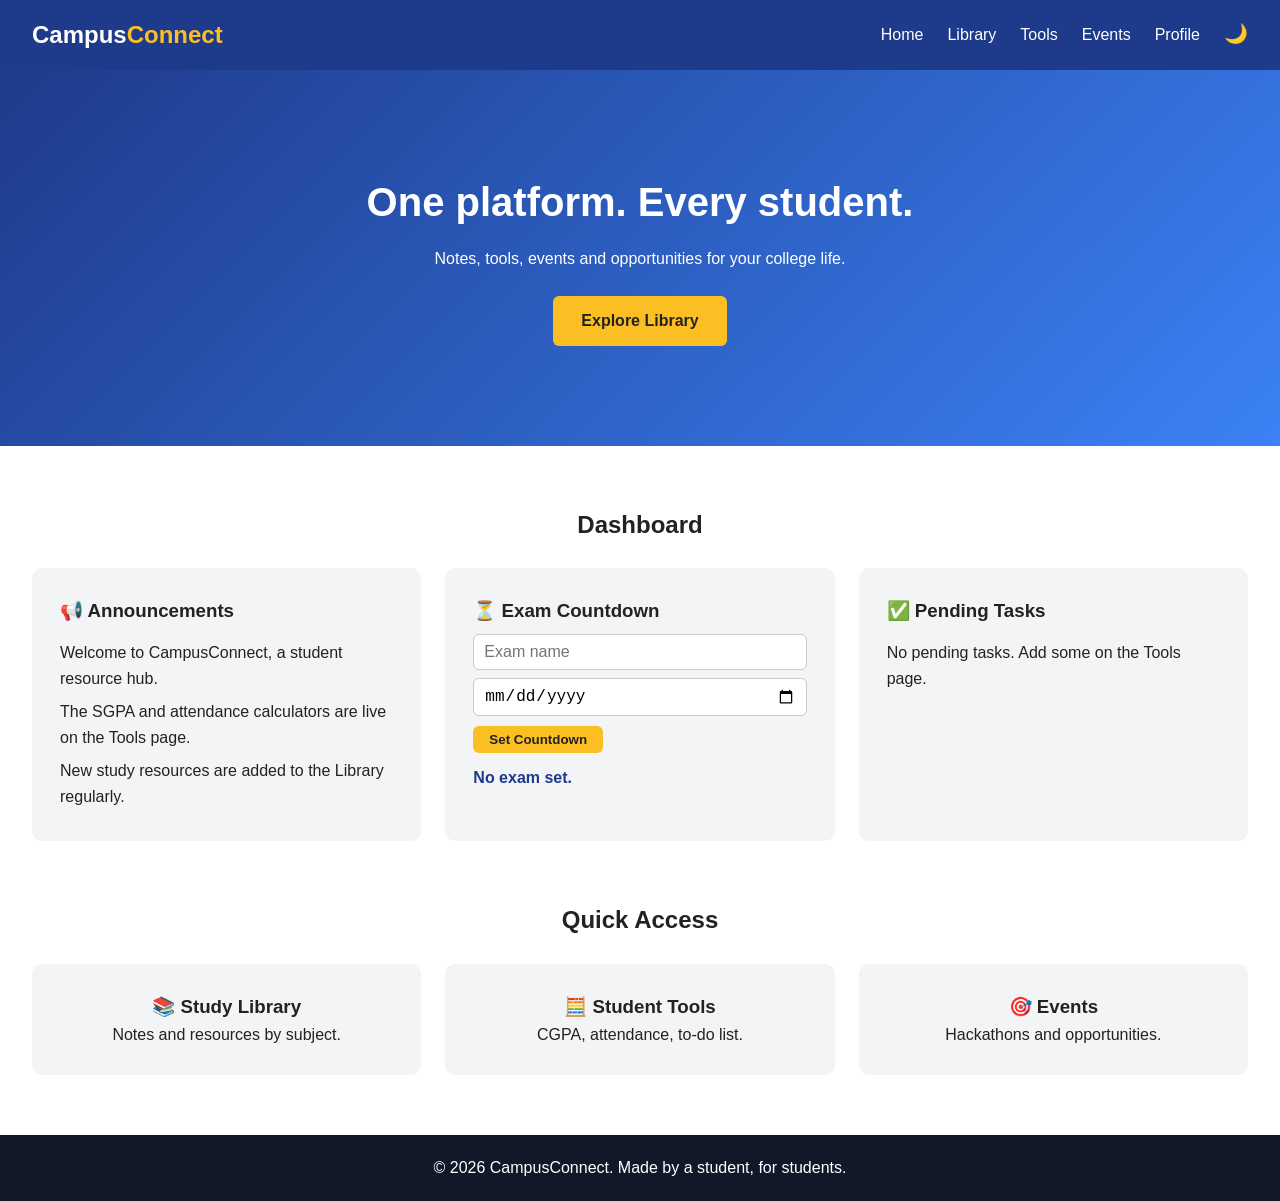
==== index.html @ 7b9b6063 "Add home dashboard" ====
<!DOCTYPE html>
<html lang="en">
<head>
  <meta charset="UTF-8">
  <meta name="viewport" content="width=device-width, initial-scale=1.0">
  <title>CampusConnect</title>
  <link rel="stylesheet" href="css/style.css">
</head>
<body>
  <header>
    <nav class="navbar">
      <a href="index.html" class="logo">Campus<span>Connect</span></a>
      <button class="menu-btn" id="menuBtn">☰</button>
      <ul class="nav-links" id="navLinks">
        <li><a href="index.html">Home</a></li>
        <li><a href="library.html">Library</a></li>
        <li><a href="tools.html">Tools</a></li>
        <li><a href="events.html">Events</a></li>
        <li><a href="profile.html">Profile</a></li>
      </ul>
    </nav>
  </header>

  <main>
    <section class="hero">
      <h1>One platform. Every student.</h1>
      <p>Notes, tools, events and opportunities for your college life.</p>
      <a href="library.html" class="btn">Explore Library</a>
    </section>    <section class="dashboard">
      <h2>Dashboard</h2>
      <div class="card-grid">

        <div class="card">
          <h3>📢 Announcements</h3>
          <ul id="announcementList" class="plain-list"></ul>
        </div>

        <div class="card">
          <h3>⏳ Exam Countdown</h3>
          <input type="text" id="examName" placeholder="Exam name">
          <input type="date" id="examDate">
          <button class="btn small" id="saveExam">Set Countdown</button>
          <p class="result" id="examResult">No exam set.</p>
        </div>

        <div class="card">
          <h3>✅ Pending Tasks</h3>
          <ul id="homeTasks" class="plain-list"></ul>
        </div>

      </div>
    </section>

    <section class="shortcuts">
      <h2>Quick Access</h2>
      <div class="card-grid">
        <a href="library.html" class="card"><h3>📚 Study Library</h3><p>Notes and resources by subject.</p></a>
        <a href="tools.html" class="card"><h3>🧮 Student Tools</h3><p>CGPA, attendance, to-do list.</p></a>
        <a href="events.html" class="card"><h3>🎯 Events</h3><p>Hackathons and opportunities.</p></a>
      </div>
    </section>
  </main>

  <footer>
    <p>© 2026 CampusConnect. Made by a student, for students.</p>
  </footer>

  <script src="js/main.js"></script>
  <script src="js/home.js"></script>
  </script>
</body>

</html>
---- css/style.css ----
* { margin: 0; padding: 0; box-sizing: border-box; }

body {
  font-family: Arial, sans-serif;
  line-height: 1.6;
  color: #222;
}

.navbar {
  display: flex;
  justify-content: space-between;
  align-items: center;
  padding: 16px 32px;
  background: #1e3a8a;
}
.logo { color: #fff; font-size: 1.5rem; font-weight: bold; text-decoration: none; }
.logo span { color: #fbbf24; }
.nav-links { display: flex; gap: 24px; list-style: none; }
.nav-links a { color: #fff; text-decoration: none; }
.nav-links a:hover { color: #fbbf24; }
.menu-btn { display: none; background: none; border: none; color: #fff; font-size: 1.8rem; cursor: pointer; }

.hero {
  text-align: center;
  padding: 100px 20px;
  background: linear-gradient(135deg, #1e3a8a, #3b82f6);
  color: #fff;
}
.hero h1 { font-size: 2.5rem; margin-bottom: 12px; }
.hero p { margin-bottom: 24px; }
.btn {
  display: inline-block;
  padding: 12px 28px;
  background: #fbbf24;
  color: #222;
  text-decoration: none;
  border-radius: 6px;
  font-weight: bold;
}

.shortcuts { padding: 60px 32px; text-align: center; }
.card-grid {
  display: grid;
  grid-template-columns: repeat(auto-fit, minmax(240px, 1fr));
  gap: 24px;
  margin-top: 24px;
}
.card {
  padding: 28px;
  border-radius: 10px;
  background: #f3f4f6;
  text-decoration: none;
  color: inherit;
  transition: transform 0.2s;
}
.card:hover { transform: translateY(-6px); }

footer { text-align: center; padding: 20px; background: #111827; color: #fff; }

@media (max-width: 700px) {
  .menu-btn { display: block; }
  .nav-links {
    display: none;
    flex-direction: column;
    position: absolute;
    top: 64px; left: 0; right: 0;
    background: #1e3a8a;
    padding: 16px 32px;
  }
  .nav-links.open { display: flex; }
}
.tools-grid { align-items: start; }
.tool label { display: block; margin-top: 10px; font-size: 0.9rem; }
.tool input {
  width: 100%;
  padding: 8px 10px;
  margin-top: 4px;
  border: 1px solid #ccc;
  border-radius: 6px;
  font-size: 1rem;
}
.tool ul { list-style: none; margin-top: 12px; }
.tool li {
  display: flex;
  justify-content: space-between;
  align-items: center;
  padding: 6px 0;
  border-bottom: 1px solid #ddd;
  cursor: pointer;
}
.tool li.done { text-decoration: line-through; color: #888; }
.delete-btn { background: none; border: none; color: #dc2626; cursor: pointer; font-size: 1rem; }
.result { margin-top: 12px; font-weight: bold; color: #1e3a8a; }
.btn.small { border: none; cursor: pointer; }
.btn.clear { background: #e5e7eb; margin-left: 8px; }
.page { padding: 50px 32px; max-width: 1100px; margin: auto; }
.page h1 { margin-bottom: 8px; }

.controls { display: flex; gap: 16px; margin: 24px 0; flex-wrap: wrap; }
.controls input, .controls select {
  padding: 10px 14px;
  border: 1px solid #ccc;
  border-radius: 6px;
  font-size: 1rem;
}
.controls input { flex: 1; min-width: 200px; }

.tag {
  display: inline-block;
  background: #dbeafe;
  color: #1e3a8a;
  padding: 2px 10px;
  border-radius: 20px;
  font-size: 0.8rem;
  margin-bottom: 8px;
}
.btn.small { padding: 6px 16px; margin-top: 10px; border: none; cursor: pointer; }
.btn.clear { background: #e5e7eb; margin-left: 8px; }
.hidden { display: none; }

.tools-grid { align-items: start; }
.tool label { display: block; margin-top: 10px; font-size: 0.9rem; }
.tool input {
  width: 100%;
  padding: 8px 10px;
  margin-top: 4px;
  border: 1px solid #ccc;
  border-radius: 6px;
  font-size: 1rem;
}
.tool ul { list-style: none; margin-top: 12px; }
.tool li {
  display: flex;
  justify-content: space-between;
  align-items: center;
  padding: 6px 0;
  border-bottom: 1px solid #ddd;
  cursor: pointer;
}
.tool li.done { text-decoration: line-through; color: #888; }
.delete-btn { background: none; border: none; color: #dc2626; cursor: pointer; font-size: 1rem; }
.result { margin-top: 12px; font-weight: bold; color: #1e3a8a; }

.filter-buttons { display: flex; gap: 10px; flex-wrap: wrap; margin-bottom: 24px; }
.filter-btn {
  padding: 8px 18px;
  border: 1px solid #1e3a8a;
  background: #fff;
  color: #1e3a8a;
  border-radius: 20px;
  cursor: pointer;
  font-size: 0.95rem;
}
.filter-btn:hover { background: #dbeafe; }
.filter-btn.active { background: #1e3a8a; color: #fff; }
.profile-layout {
  display: grid;
  grid-template-columns: repeat(auto-fit, minmax(300px, 1fr));
  gap: 24px;
  margin-top: 24px;
  align-items: start;
}
.profile-form label { display: block; margin-top: 12px; font-size: 0.9rem; }
.profile-form input, .profile-form select {
  width: 100%;
  padding: 8px 10px;
  margin-top: 4px;
  border: 1px solid #ccc;
  border-radius: 6px;
  font-size: 1rem;
}
.profile-form .btn { margin-top: 16px; }
.profile-card h2 { margin: 8px 0; }
.profile-card h3 { margin-top: 16px; font-size: 1rem; }
.avatar {
  width: 70px;
  height: 70px;
  border-radius: 50%;
  background: #1e3a8a;
  color: #fff;
  font-size: 2rem;
  display: flex;
  align-items: center;
  justify-content: center;
}
.project-list { margin-left: 20px; }
.theme-btn { background: none; border: none; font-size: 1.2rem; cursor: pointer; }

body.dark { background: #0f172a; color: #e5e7eb; }
body.dark .navbar { background: #172554; }
body.dark .card { background: #1e293b; }
body.dark .tag { background: #1e3a8a; color: #dbeafe; }
body.dark .result { color: #93c5fd; }
body.dark .tool li { border-bottom-color: #334155; }
body.dark .btn.clear { background: #334155; color: #e5e7eb; }
body.dark .controls input,
body.dark .controls select,
body.dark .tool input,
body.dark .profile-form input,
body.dark .profile-form select,
body.dark .dashboard input {
  background: #0f172a;
  color: #e5e7eb;
  border-color: #475569;
}
body.dark .filter-btn { background: #0f172a; color: #93c5fd; border-color: #93c5fd; }
body.dark .filter-btn:hover { background: #1e293b; }
body.dark .filter-btn.active { background: #1e3a8a; color: #fff; }
.dashboard { padding: 60px 32px 0; text-align: center; }
.dashboard .card { text-align: left; }
.dashboard input {
  width: 100%;
  padding: 8px 10px;
  margin-top: 8px;
  border: 1px solid #ccc;
  border-radius: 6px;
  font-size: 1rem;
}
.plain-list { list-style: none; margin-top: 10px; }
.plain-list li { padding: 4px 0; }
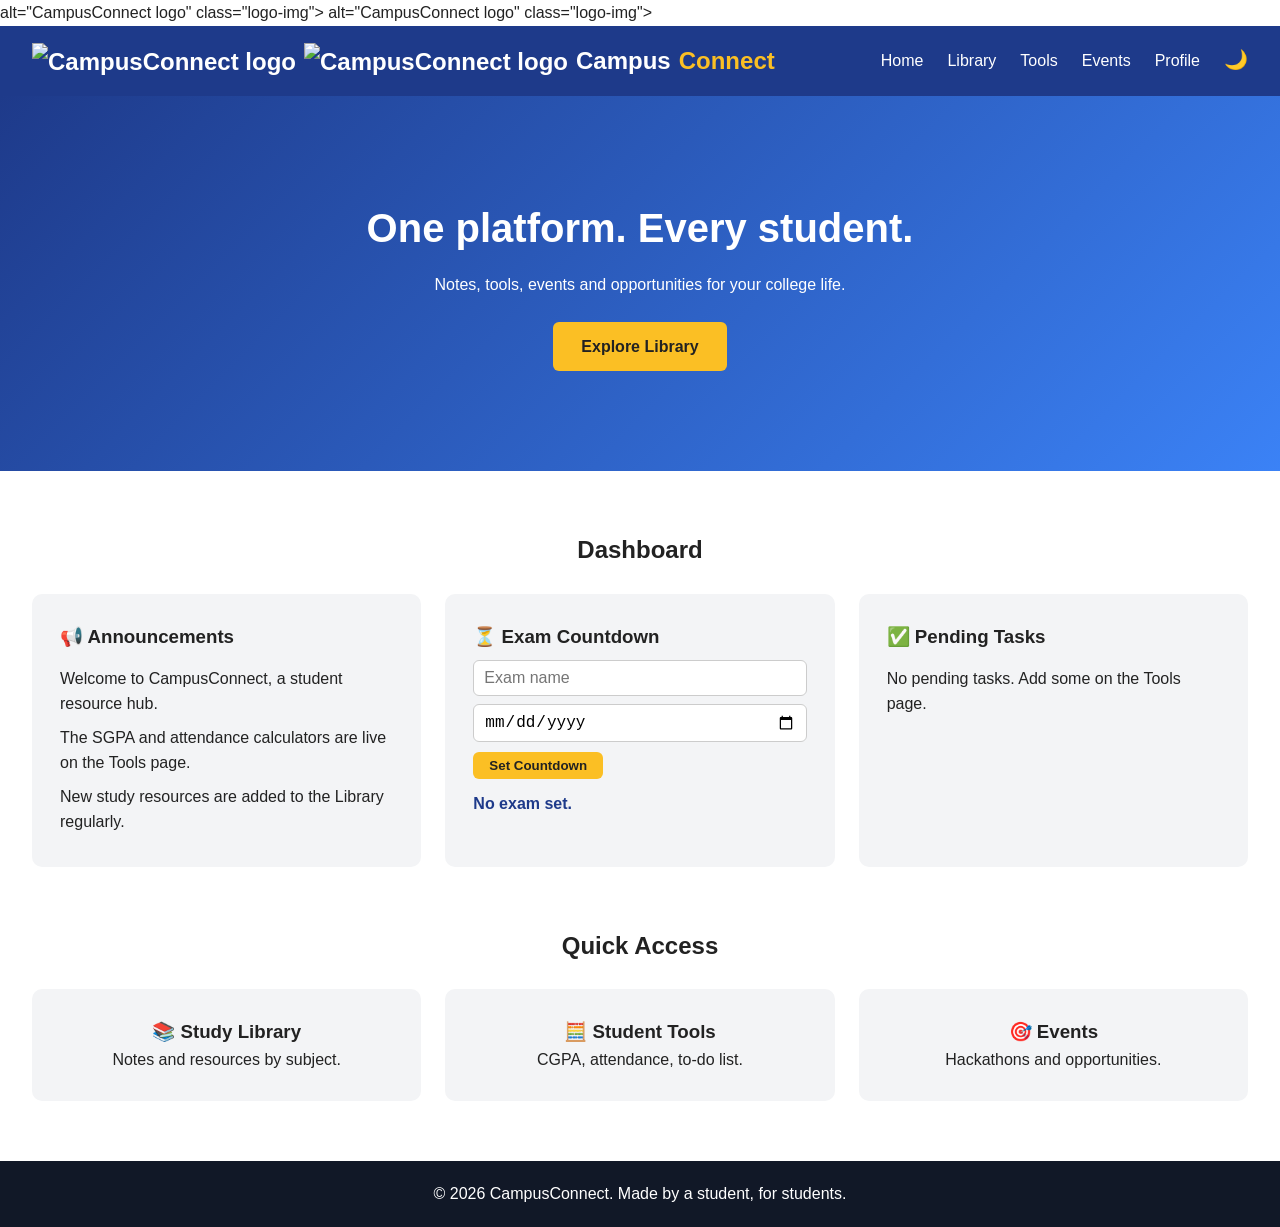
==== commit cba2fd2d: "Add favicon" ====
--- a/index.html
+++ b/index.html
@@ -4,12 +4,24 @@
   <meta charset="UTF-8">
   <meta name="viewport" content="width=device-width, initial-scale=1.0">
   <title>CampusConnect</title>
+  <head>
+  <meta charset="UTF-8">
+  <meta name="viewport" content="width=device-width, initial-scale=1.0">
+  <title>CampusConnect</title>
+  <link rel="icon" href="images/logo.png">
   <link rel="stylesheet" href="css/style.css">
+</head> alt="CampusConnect logo" class="logo-img">
+  <meta charset="UTF-8">
+  <meta name="viewport" content="width=device-width, initial-scale=1.0">
+  <title>CampusConnect</title>
+  <link rel="icon" href="images/logo.png">
+  <link rel="stylesheet" href="css/style.css">
+</head> alt="CampusConnect logo" class="logo-img">
 </head>
 <body>
   <header>
     <nav class="navbar">
-      <a href="index.html" class="logo">Campus<span>Connect</span></a>
+      <a href="index.html" class="logo"><img src="images/logo.png" alt="CampusConnect logo" class="logo-img"><img src="images/logo.png" alt="CampusConnect logo" class="logo-img">Campus<span>Connect</span></a>
       <button class="menu-btn" id="menuBtn">☰</button>
       <ul class="nav-links" id="navLinks">
         <li><a href="index.html">Home</a></li>
--- a/css/style.css
+++ b/css/style.css
@@ -217,4 +217,6 @@
   font-size: 1rem;
 }
 .plain-list { list-style: none; margin-top: 10px; }
-.plain-list li { padding: 4px 0; }+.plain-list li { padding: 4px 0; }
+.logo { display: flex; align-items: center; gap: 8px; }
+.logo-img { height: 36px; width: auto; }
--- a/css/style.css
+++ b/css/style.css
@@ -217,4 +217,6 @@
   font-size: 1rem;
 }
 .plain-list { list-style: none; margin-top: 10px; }
-.plain-list li { padding: 4px 0; }+.plain-list li { padding: 4px 0; }
+.logo { display: flex; align-items: center; gap: 8px; }
+.logo-img { height: 36px; width: auto; }
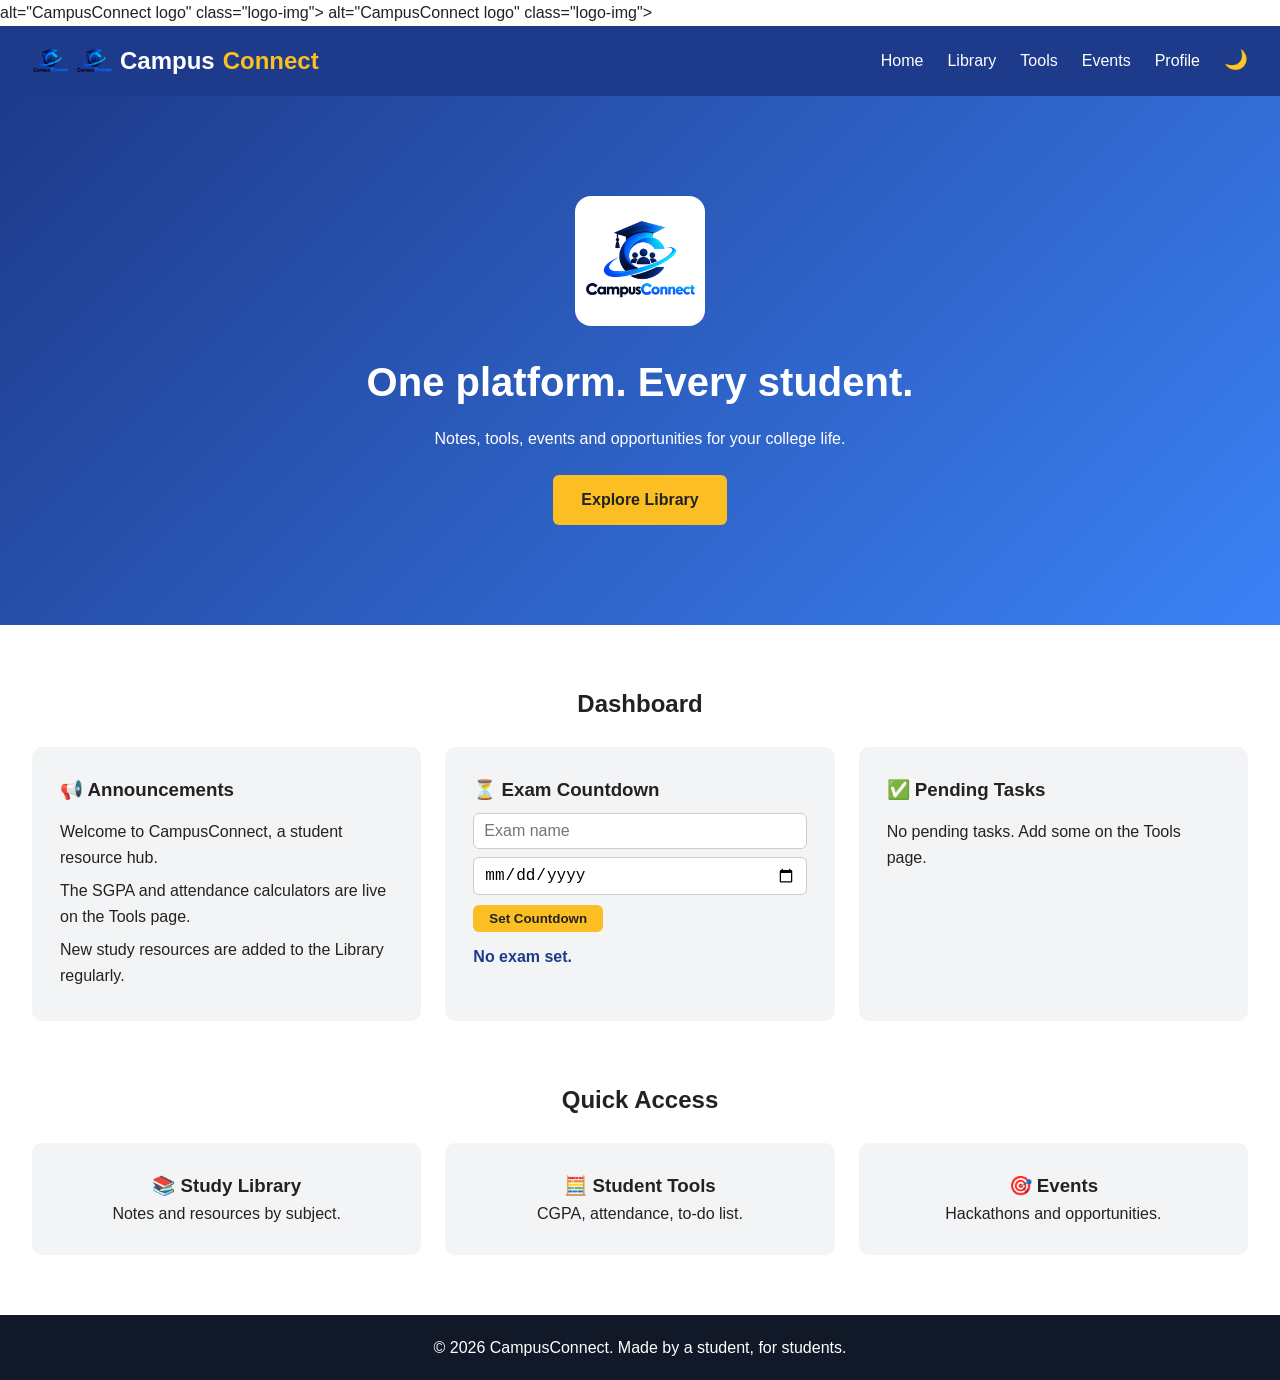
==== commit 1e7600d6: "Add logo" ====
--- a/index.html
+++ b/index.html
@@ -9,11 +9,15 @@
   <meta name="viewport" content="width=device-width, initial-scale=1.0">
   <title>CampusConnect</title>
   <link rel="icon" href="images/logo.png">
+  <link rel="icon" href="images/logo.png">
+  <link rel="stylesheet" href="css/style.css">
   <link rel="stylesheet" href="css/style.css">
 </head> alt="CampusConnect logo" class="logo-img">
   <meta charset="UTF-8">
   <meta name="viewport" content="width=device-width, initial-scale=1.0">
   <title>CampusConnect</title>
+  <link rel="icon" href="images/logo.png">
+  <link rel="stylesheet" href="css/style.css">
   <link rel="icon" href="images/logo.png">
   <link rel="stylesheet" href="css/style.css">
 </head> alt="CampusConnect logo" class="logo-img">
@@ -35,6 +39,7 @@
 
   <main>
     <section class="hero">
+        <img src="images/logo.png" alt="CampusConnect logo" class="hero-logo">
       <h1>One platform. Every student.</h1>
       <p>Notes, tools, events and opportunities for your college life.</p>
       <a href="library.html" class="btn">Explore Library</a>
--- a/css/style.css
+++ b/css/style.css
@@ -219,4 +219,12 @@
 .plain-list { list-style: none; margin-top: 10px; }
 .plain-list li { padding: 4px 0; }
 .logo { display: flex; align-items: center; gap: 8px; }
-.logo-img { height: 36px; width: auto; }+.logo-img { height: 36px; width: auto; }
+.hero-logo {
+  width: 130px;
+  height: 130px;
+  background: #fff;
+  border-radius: 16px;
+  padding: 8px;
+  margin-bottom: 16px;
+}
--- a/css/style.css
+++ b/css/style.css
@@ -219,4 +219,12 @@
 .plain-list { list-style: none; margin-top: 10px; }
 .plain-list li { padding: 4px 0; }
 .logo { display: flex; align-items: center; gap: 8px; }
-.logo-img { height: 36px; width: auto; }+.logo-img { height: 36px; width: auto; }
+.hero-logo {
+  width: 130px;
+  height: 130px;
+  background: #fff;
+  border-radius: 16px;
+  padding: 8px;
+  margin-bottom: 16px;
+}
--- a/css/style.css
+++ b/css/style.css
@@ -219,4 +219,12 @@
 .plain-list { list-style: none; margin-top: 10px; }
 .plain-list li { padding: 4px 0; }
 .logo { display: flex; align-items: center; gap: 8px; }
-.logo-img { height: 36px; width: auto; }+.logo-img { height: 36px; width: auto; }
+.hero-logo {
+  width: 130px;
+  height: 130px;
+  background: #fff;
+  border-radius: 16px;
+  padding: 8px;
+  margin-bottom: 16px;
+}
--- a/css/style.css
+++ b/css/style.css
@@ -219,4 +219,12 @@
 .plain-list { list-style: none; margin-top: 10px; }
 .plain-list li { padding: 4px 0; }
 .logo { display: flex; align-items: center; gap: 8px; }
-.logo-img { height: 36px; width: auto; }+.logo-img { height: 36px; width: auto; }
+.hero-logo {
+  width: 130px;
+  height: 130px;
+  background: #fff;
+  border-radius: 16px;
+  padding: 8px;
+  margin-bottom: 16px;
+}
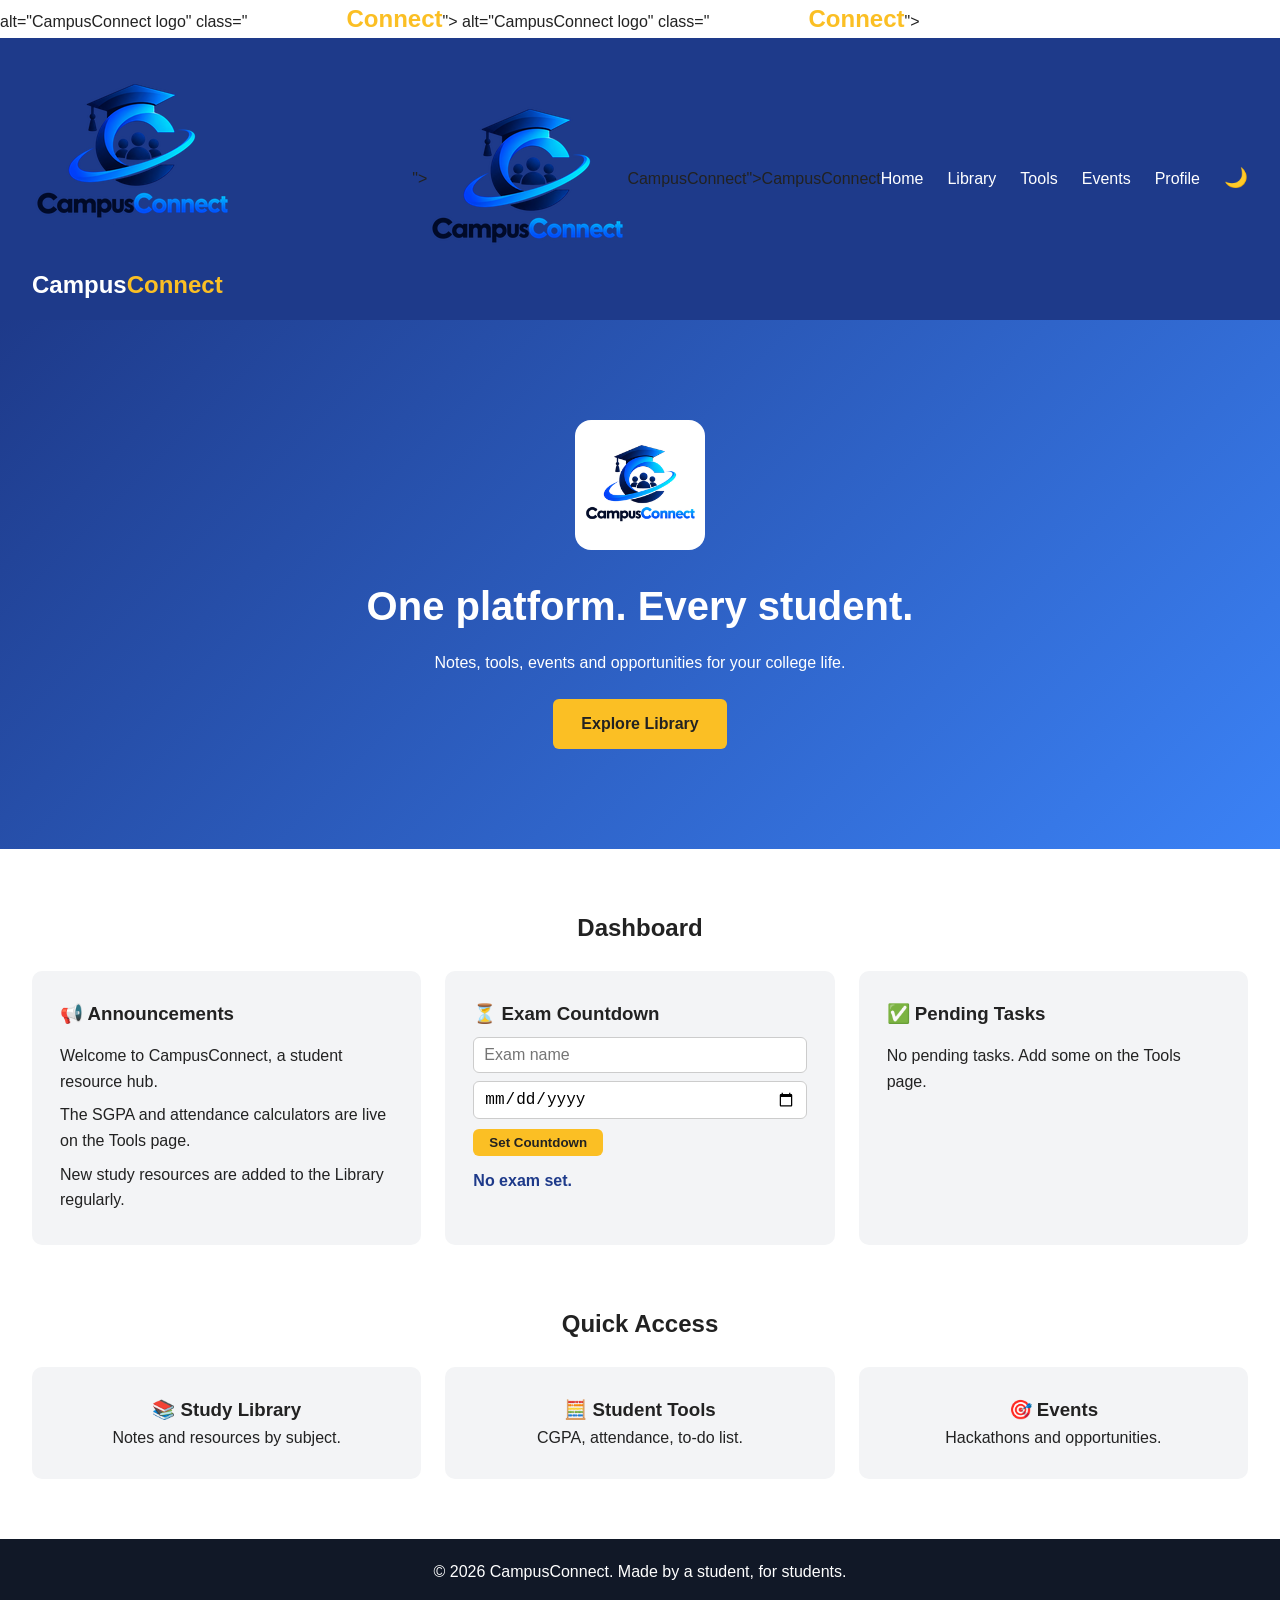
==== commit b8540f62: "Fix navbar logo" ====
--- a/index.html
+++ b/index.html
@@ -12,7 +12,7 @@
   <link rel="icon" href="images/logo.png">
   <link rel="stylesheet" href="css/style.css">
   <link rel="stylesheet" href="css/style.css">
-</head> alt="CampusConnect logo" class="logo-img">
+</head> alt="CampusConnect logo" class="      <a href="index.html" class="logo">Campus<span>Connect</span></a>">
   <meta charset="UTF-8">
   <meta name="viewport" content="width=device-width, initial-scale=1.0">
   <title>CampusConnect</title>
@@ -20,12 +20,12 @@
   <link rel="stylesheet" href="css/style.css">
   <link rel="icon" href="images/logo.png">
   <link rel="stylesheet" href="css/style.css">
-</head> alt="CampusConnect logo" class="logo-img">
+</head> alt="CampusConnect logo" class="      <a href="index.html" class="logo">Campus<span>Connect</span></a>">
 </head>
 <body>
   <header>
     <nav class="navbar">
-      <a href="index.html" class="logo"><img src="images/logo.png" alt="CampusConnect logo" class="logo-img"><img src="images/logo.png" alt="CampusConnect logo" class="logo-img">Campus<span>Connect</span></a>
+      <a href="index.html" class="logo"><img src="images/logo.png" alt="CampusConnect logo featuring a blue graduation cap above a globe-like circle with student figures, surrounded by an orbital ring; Campus Connect is written below. The polished blue design feels academic and welcoming." class="      <a href="index.html" class="logo">Campus<span>Connect</span></a>"><img src="images/logo.png" alt="CampusConnect logo featuring a blue graduation cap above a globe-like circle with student figures, surrounded by an orbital ring; Campus Connect is written below. The polished blue design feels academic and welcoming." class="      <a href="index.html" class="logo">Campus<span>Connect</span></a>">Campus<span>Connect</span></a>
       <button class="menu-btn" id="menuBtn">☰</button>
       <ul class="nav-links" id="navLinks">
         <li><a href="index.html">Home</a></li>
@@ -39,7 +39,7 @@
 
   <main>
     <section class="hero">
-        <img src="images/logo.png" alt="CampusConnect logo" class="hero-logo">
+        <img src="images/logo.png" alt="CampusConnect logo featuring a blue graduation cap above a globe-like circle with student figures, surrounded by an orbital ring; Campus Connect is written below. The polished blue design feels academic and welcoming." class="hero-logo">
       <h1>One platform. Every student.</h1>
       <p>Notes, tools, events and opportunities for your college life.</p>
       <a href="library.html" class="btn">Explore Library</a>
--- a/css/style.css
+++ b/css/style.css
@@ -218,8 +218,7 @@
 }
 .plain-list { list-style: none; margin-top: 10px; }
 .plain-list li { padding: 4px 0; }
-.logo { display: flex; align-items: center; gap: 8px; }
-.logo-img { height: 36px; width: auto; }
+
 .hero-logo {
   width: 130px;
   height: 130px;
--- a/css/style.css
+++ b/css/style.css
@@ -218,8 +218,7 @@
 }
 .plain-list { list-style: none; margin-top: 10px; }
 .plain-list li { padding: 4px 0; }
-.logo { display: flex; align-items: center; gap: 8px; }
-.logo-img { height: 36px; width: auto; }
+
 .hero-logo {
   width: 130px;
   height: 130px;
--- a/css/style.css
+++ b/css/style.css
@@ -218,8 +218,7 @@
 }
 .plain-list { list-style: none; margin-top: 10px; }
 .plain-list li { padding: 4px 0; }
-.logo { display: flex; align-items: center; gap: 8px; }
-.logo-img { height: 36px; width: auto; }
+
 .hero-logo {
   width: 130px;
   height: 130px;
--- a/css/style.css
+++ b/css/style.css
@@ -218,8 +218,7 @@
 }
 .plain-list { list-style: none; margin-top: 10px; }
 .plain-list li { padding: 4px 0; }
-.logo { display: flex; align-items: center; gap: 8px; }
-.logo-img { height: 36px; width: auto; }
+
 .hero-logo {
   width: 130px;
   height: 130px;
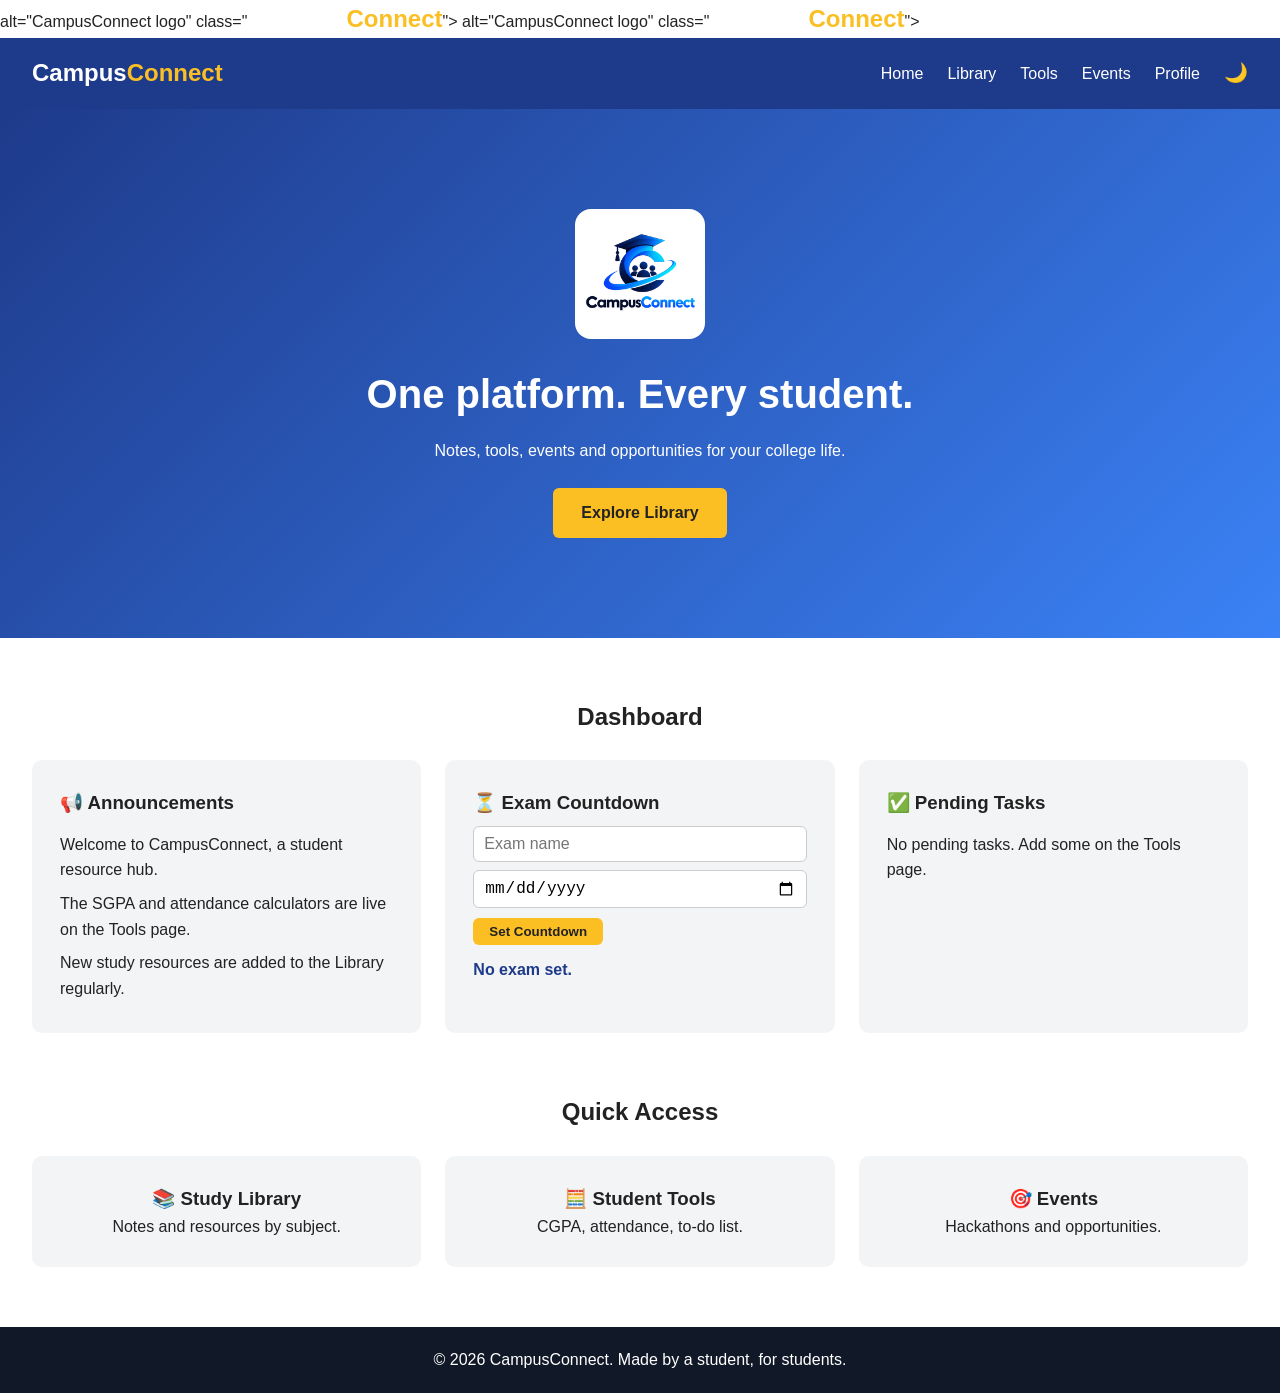
==== commit c7b061a2: "Fix navbar" ====
--- a/index.html
+++ b/index.html
@@ -23,9 +23,9 @@
 </head> alt="CampusConnect logo" class="      <a href="index.html" class="logo">Campus<span>Connect</span></a>">
 </head>
 <body>
-  <header>
+   <header>
     <nav class="navbar">
-      <a href="index.html" class="logo"><img src="images/logo.png" alt="CampusConnect logo featuring a blue graduation cap above a globe-like circle with student figures, surrounded by an orbital ring; Campus Connect is written below. The polished blue design feels academic and welcoming." class="      <a href="index.html" class="logo">Campus<span>Connect</span></a>"><img src="images/logo.png" alt="CampusConnect logo featuring a blue graduation cap above a globe-like circle with student figures, surrounded by an orbital ring; Campus Connect is written below. The polished blue design feels academic and welcoming." class="      <a href="index.html" class="logo">Campus<span>Connect</span></a>">Campus<span>Connect</span></a>
+      <a href="index.html" class="logo">Campus<span>Connect</span></a>
       <button class="menu-btn" id="menuBtn">☰</button>
       <ul class="nav-links" id="navLinks">
         <li><a href="index.html">Home</a></li>
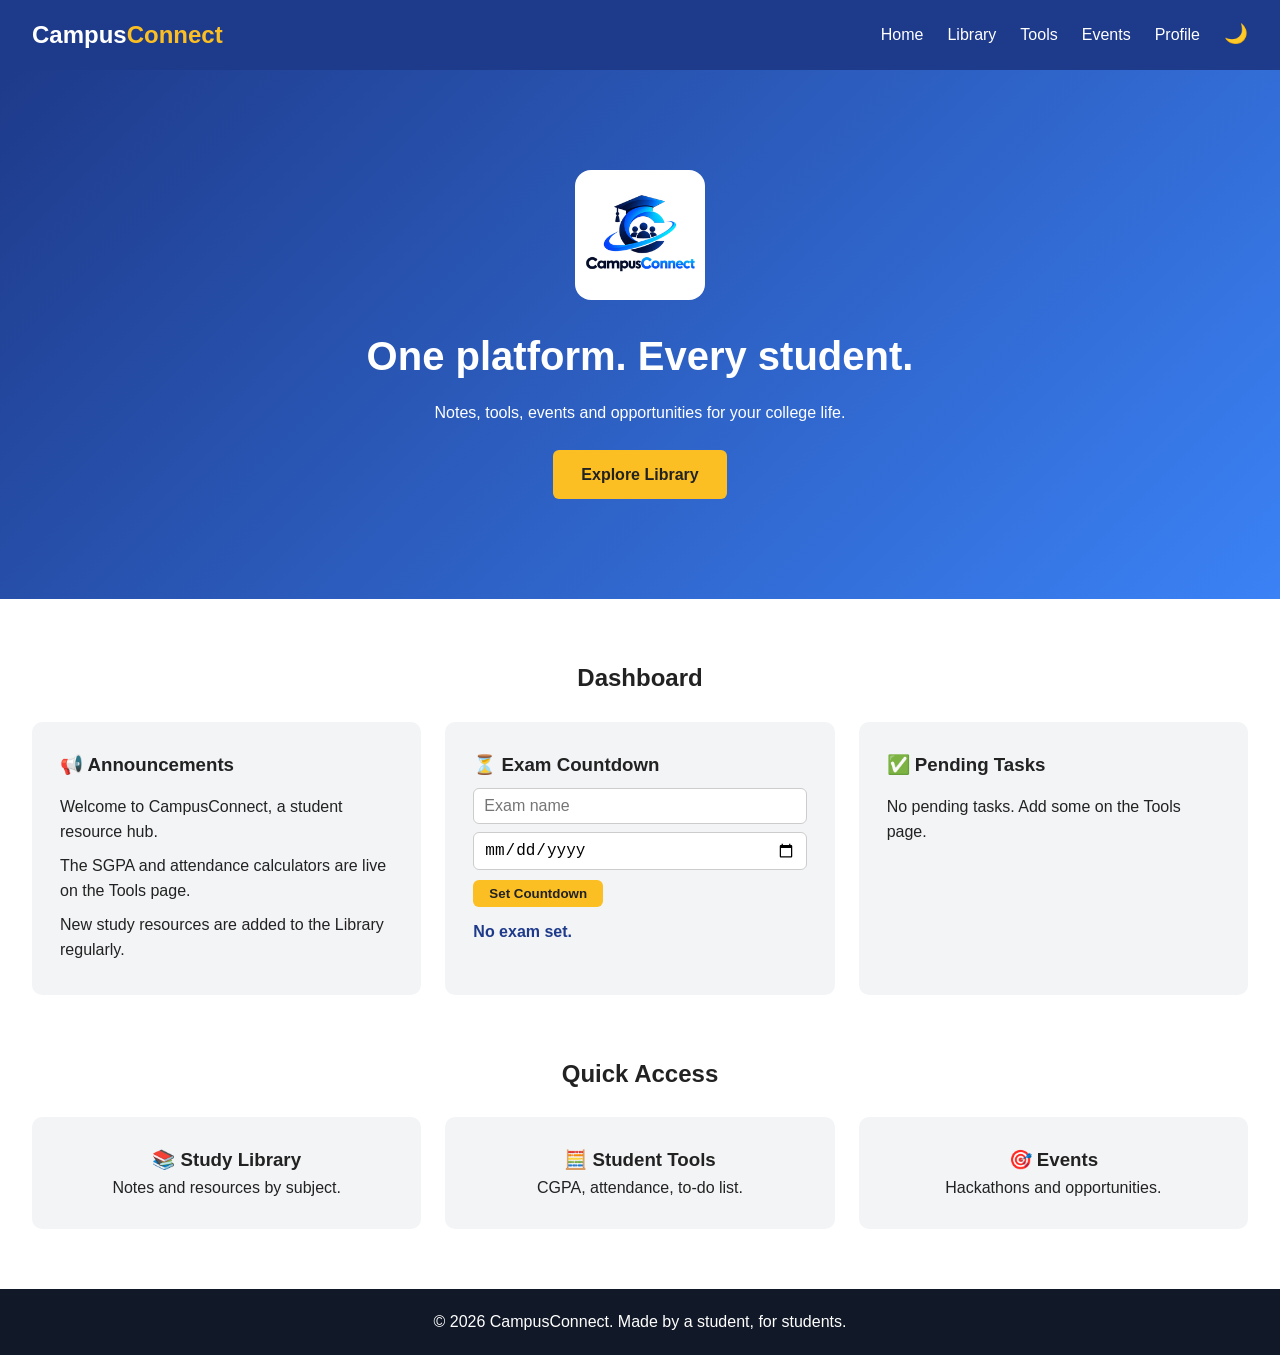
==== commit 232d7ce8: "Restore clean pages and add hero logo" ====
--- a/index.html
+++ b/index.html
@@ -1,29 +1,13 @@
-<!DOCTYPE html>
+﻿<!DOCTYPE html>
 <html lang="en">
 <head>
   <meta charset="UTF-8">
   <meta name="viewport" content="width=device-width, initial-scale=1.0">
   <title>CampusConnect</title>
-  <head>
-  <meta charset="UTF-8">
-  <meta name="viewport" content="width=device-width, initial-scale=1.0">
-  <title>CampusConnect</title>
-  <link rel="icon" href="images/logo.png">
-  <link rel="icon" href="images/logo.png">
   <link rel="stylesheet" href="css/style.css">
-  <link rel="stylesheet" href="css/style.css">
-</head> alt="CampusConnect logo" class="      <a href="index.html" class="logo">Campus<span>Connect</span></a>">
-  <meta charset="UTF-8">
-  <meta name="viewport" content="width=device-width, initial-scale=1.0">
-  <title>CampusConnect</title>
-  <link rel="icon" href="images/logo.png">
-  <link rel="stylesheet" href="css/style.css">
-  <link rel="icon" href="images/logo.png">
-  <link rel="stylesheet" href="css/style.css">
-</head> alt="CampusConnect logo" class="      <a href="index.html" class="logo">Campus<span>Connect</span></a>">
 </head>
 <body>
-   <header>
+  <header>
     <nav class="navbar">
       <a href="index.html" class="logo">Campus<span>Connect</span></a>
       <button class="menu-btn" id="menuBtn">☰</button>
@@ -39,7 +23,7 @@
 
   <main>
     <section class="hero">
-        <img src="images/logo.png" alt="CampusConnect logo featuring a blue graduation cap above a globe-like circle with student figures, surrounded by an orbital ring; Campus Connect is written below. The polished blue design feels academic and welcoming." class="hero-logo">
+            <img src="images/logo.png" alt="CampusConnect logo on a black background. A blue graduation cap sits above a circular orbit line forming a stylized campus emblem. The words CampusConnect appear in large blue lettering across the lower section. The design is modern, energetic, and academic, with a strong blue color palette and a clean tech-forward style." class="hero-logo">
       <h1>One platform. Every student.</h1>
       <p>Notes, tools, events and opportunities for your college life.</p>
       <a href="library.html" class="btn">Explore Library</a>
